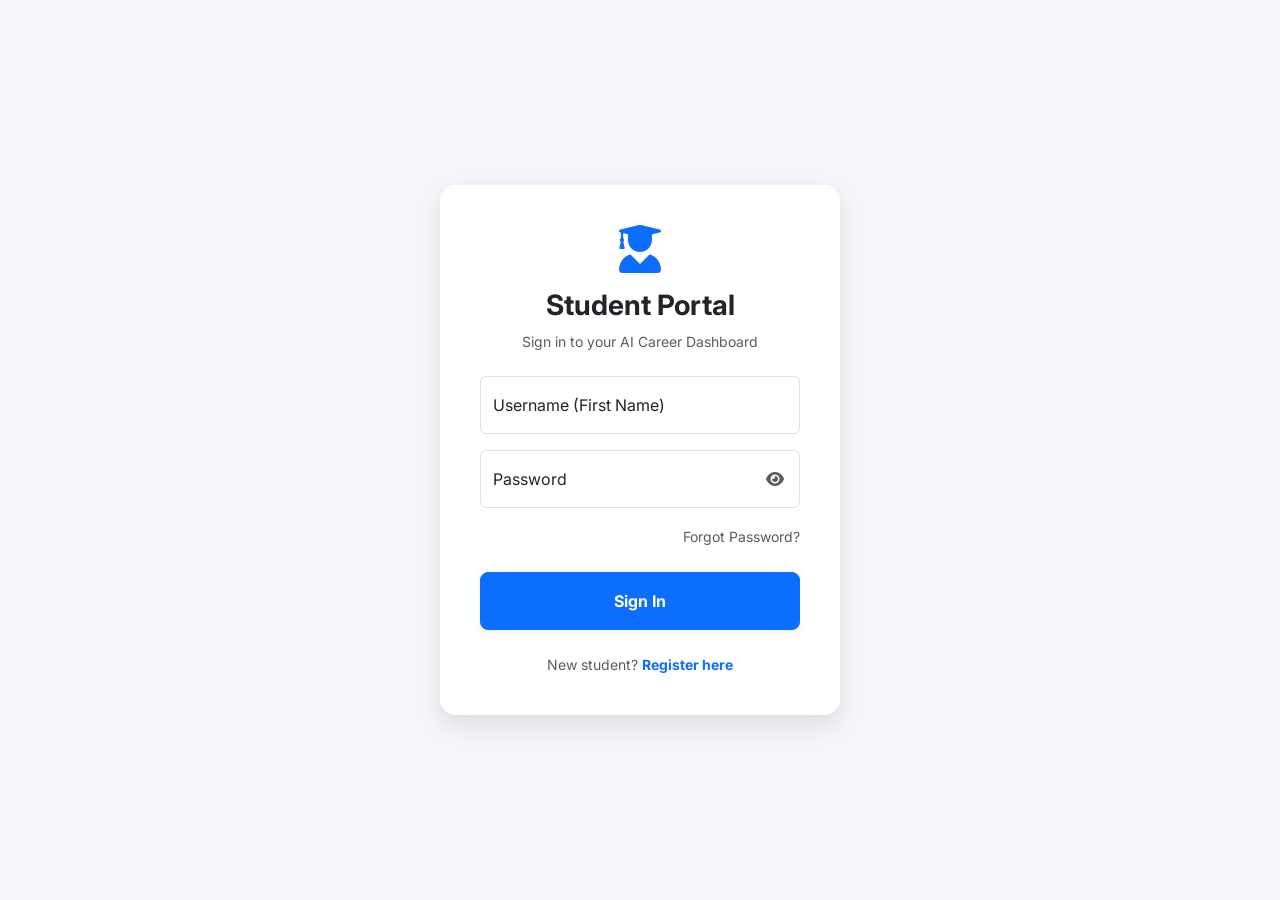
==== login.html @ 1e60d31b "Initial frontend setup" ====
<!DOCTYPE html>
<html lang="en">
<head>
    <meta charset="UTF-8">
    <meta name="viewport" content="width=device-width, initial-scale=1.0">
    <title>Login | CareerPath AI</title>
    <link href="https://cdn.jsdelivr.net/npm/bootstrap@5.3.0/dist/css/bootstrap.min.css" rel="stylesheet">
    <link href="https://cdnjs.cloudflare.com/ajax/libs/font-awesome/6.0.0/css/all.min.css" rel="stylesheet">
    <link href="https://fonts.googleapis.com/css2?family=Inter:wght@300;400;600;700&display=swap" rel="stylesheet">
    
    <style>
        body { font-family: 'Inter', sans-serif; background: #f4f6f9; display: flex; align-items: center; justify-content: center; height: 100vh; margin: 0; }
        .auth-card { background: white; border-radius: 1rem; box-shadow: 0 10px 25px rgba(0,0,0,0.1); width: 100%; max-width: 400px; padding: 2.5rem; }
    </style><link rel="manifest" href="manifest.json">
<meta name="theme-color" content="#1e293b">
<link rel="apple-touch-icon" href="icon-192.png">

</head>
<body>

    <div class="auth-card text-center">
        <div class="mb-4">
            <div class="text-primary mb-3"><i class="fas fa-user-graduate fa-3x"></i></div>
            <h3 class="fw-bold text-dark" id="authTitle">Student Portal</h3>
            <p class="text-muted small">Sign in to your AI Career Dashboard</p>
        </div>

        <form id="authForm" onsubmit="handleAuth(event)">
            <div class="form-floating mb-3 text-start">
                <input type="text" id="loginUsername" class="form-control" placeholder="Username" required>
                <label>Username (First Name)</label>
            </div>

            <div class="form-floating mb-3 text-start" id="emailDiv" style="display: none;">
                <input type="email" id="loginEmail" class="form-control" placeholder="name@example.com">
                <label>Email Address</label>
            </div>

            <div class="form-floating mb-3 text-start position-relative">
                <input type="password" id="loginPassword" class="form-control pe-5" placeholder="Password" required>
                <label>Password</label>
                <i class="fas fa-eye position-absolute top-50 end-0 translate-middle-y me-3 text-muted" id="eyeIcon1" style="cursor: pointer; z-index: 10;" onclick="togglePassword('loginPassword', 'eyeIcon1')"></i>
            </div>

            <div class="form-floating mb-3 text-start position-relative" id="confirmPasswordDiv" style="display: none;">
                <input type="password" id="loginConfirmPassword" class="form-control pe-5" placeholder="Confirm Password">
                <label>Confirm Password</label>
                <i class="fas fa-eye position-absolute top-50 end-0 translate-middle-y me-3 text-muted" id="eyeIcon2" style="cursor: pointer; z-index: 10;" onclick="togglePassword('loginConfirmPassword', 'eyeIcon2')"></i>
            </div>

            <div class="text-end mb-2" id="forgotPasswordDiv">
                <a href="#" class="text-muted small text-decoration-none" data-bs-toggle="modal" data-bs-target="#forgotPasswordModal">Forgot Password?</a>
            </div>

            <p id="loginMessage" class="text-danger small fw-bold mt-2"></p>

            <button type="submit" id="authBtn" class="btn btn-primary w-100 fw-bold py-3 mt-2 rounded-3 shadow-sm">
                Sign In
            </button>
        </form>

        <p class="mt-4 text-muted small text-center mb-0">
            <span id="authToggleText">New student?</span>
            <a href="#" class="text-primary fw-bold text-decoration-none" id="authToggleLink" onclick="toggleAuthMode(event)">Register here</a>
        </p>
    </div>

    <div class="modal fade" id="forgotPasswordModal" tabindex="-1">
        <div class="modal-dialog modal-dialog-centered">
            <div class="modal-content">
                <div class="modal-header border-0 pb-0">
                    <h5 class="modal-title fw-bold">Reset Password</h5>
                    <button type="button" class="btn-close" data-bs-dismiss="modal"></button>
                </div>
                <div class="modal-body">
                    <p class="text-muted small">Enter your registered email and we'll send you a temporary password.</p>
                    <input type="email" id="resetEmail" class="form-control mb-3" placeholder="name@example.com">
                    <button type="button" class="btn btn-primary w-100" id="resetBtn" onclick="handleReset()">Send Temporary Password</button>
                </div>
            </div>
        </div>
    </div>

    <script src="https://cdn.jsdelivr.net/npm/bootstrap@5.3.0/dist/js/bootstrap.bundle.min.js"></script>
    <script>
        const API_URL = "https://career-backend-504u.onrender.com"; 
        let isLoginMode = true;

        window.onload = () => {
            if (localStorage.getItem('user_name')) window.location.href = "index.html";
        };

        function toggleAuthMode(event) {
            if (event) event.preventDefault();
            isLoginMode = !isLoginMode;
            
            document.getElementById('authTitle').innerText = isLoginMode ? "Student Portal" : "Create Account";
            
            // Toggle Fields
            document.getElementById('confirmPasswordDiv').style.display = isLoginMode ? "none" : "block";
            document.getElementById('emailDiv').style.display = isLoginMode ? "none" : "block";
            document.getElementById('forgotPasswordDiv').style.display = isLoginMode ? "block" : "none";
            
            // Update Requirements
            document.getElementById('loginConfirmPassword').required = !isLoginMode;
            document.getElementById('loginEmail').required = !isLoginMode;
            
            // Update Text
            document.getElementById('authBtn').innerText = isLoginMode ? "Sign In" : "Register";
            document.getElementById('authToggleText').innerText = isLoginMode ? "New student?" : "Already have an account?";
            document.getElementById('authToggleLink').innerText = isLoginMode ? "Login here" : "Register here";
            document.getElementById('loginMessage').innerText = "";
        }

        function togglePassword(inputId, iconId) {
            const input = document.getElementById(inputId);
            const icon = document.getElementById(iconId);
            if (input.type === "password") {
                input.type = "text";
                icon.className = "fas fa-eye-slash position-absolute top-50 end-0 translate-middle-y me-3 text-primary";
            } else {
                input.type = "password";
                icon.className = "fas fa-eye position-absolute top-50 end-0 translate-middle-y me-3 text-muted";
            }
        }

        async function handleAuth(event) {
            event.preventDefault();
            const user = document.getElementById('loginUsername').value.trim();
            const pass = document.getElementById('loginPassword').value.trim();
            const confirmPass = document.getElementById('loginConfirmPassword').value.trim();
            const email = document.getElementById('loginEmail').value.trim();
            const msg = document.getElementById('loginMessage');
            const btn = document.getElementById('authBtn');

            if (!isLoginMode && pass !== confirmPass) { msg.innerText = "Passwords do not match!"; return; }

            const originalBtnText = isLoginMode ? "Sign In" : "Register";
            btn.disabled = true;
            btn.innerHTML = '<span class="spinner-border spinner-border-sm"></span> Processing...';
            msg.className = "text-primary small fw-bold mt-2";
            msg.innerText = "Connecting to server...";

            const endpoint = isLoginMode ? "/login" : "/register";
            const payload = isLoginMode ? { username: user, password: pass } : { username: user, password: pass, email: email };

            const controller = new AbortController();
            const timeoutId = setTimeout(() => controller.abort(), 5000);

            try {
                const response = await fetch(`${API_URL}${endpoint}`, {
                    method: 'POST',
                    headers: { 'Content-Type': 'application/json' },
                    body: JSON.stringify(payload),
                    signal: controller.signal
                });
                
                clearTimeout(timeoutId);
                const data = await response.json();

                if (response.ok) {
                    msg.className = "text-success small fw-bold mt-2";
                    msg.innerText = "Success! Redirecting...";
                    localStorage.setItem('user_name', user); 
                    setTimeout(() => { window.location.href = "index.html"; }, 500);
                } else {
                    msg.className = "text-danger small fw-bold mt-2";
                    msg.innerText = data.message || "Authentication failed.";
                }
            } catch (error) {
                msg.className = "text-danger small fw-bold mt-2";
                if (error.name === 'AbortError') {
                    msg.innerText = "Server took too long (5s). Is your Python terminal paused?";
                } else {
                    msg.innerText = "Cannot reach Python server. Is app.py running?";
                }
            } finally {
                btn.disabled = false;
                if(msg.innerText !== "Success! Redirecting...") btn.innerText = originalBtnText;
            }
        }

        async function handleReset() {
            const emailInput = document.getElementById('resetEmail');
            const btn = document.getElementById('resetBtn');
            const email = emailInput.value.trim();
            if (!email) { alert("Please enter an email address"); return; }

            btn.disabled = true;
            btn.innerText = "Sending...";

            try {
                const res = await fetch(`${API_URL}/forgot-password`, {
                    method: 'POST',
                    headers: {'Content-Type': 'application/json'},
                    body: JSON.stringify({ email: email })
                });
                const data = await res.json();
                alert(data.message);
                if (res.ok) bootstrap.Modal.getInstance(document.getElementById('forgotPasswordModal')).hide();
            } catch (err) {
                alert("Could not connect to the server.");
            } finally {
                btn.disabled = false;
                btn.innerText = "Send Temporary Password";
                emailInput.value = "";
            }
        }    // --- PWA SERVICE WORKER REGISTRATION ---
if ('serviceWorker' in navigator) {
    window.addEventListener('load', () => {
        navigator.serviceWorker.register('sw.js')
            .then(registration => {
                console.log('✅ Service Worker registered successfully with scope:', registration.scope);
            })
            .catch(error => {
                console.error('❌ Service Worker registration failed:', error);
            });
    });
}
    </script>

</body>
</html>
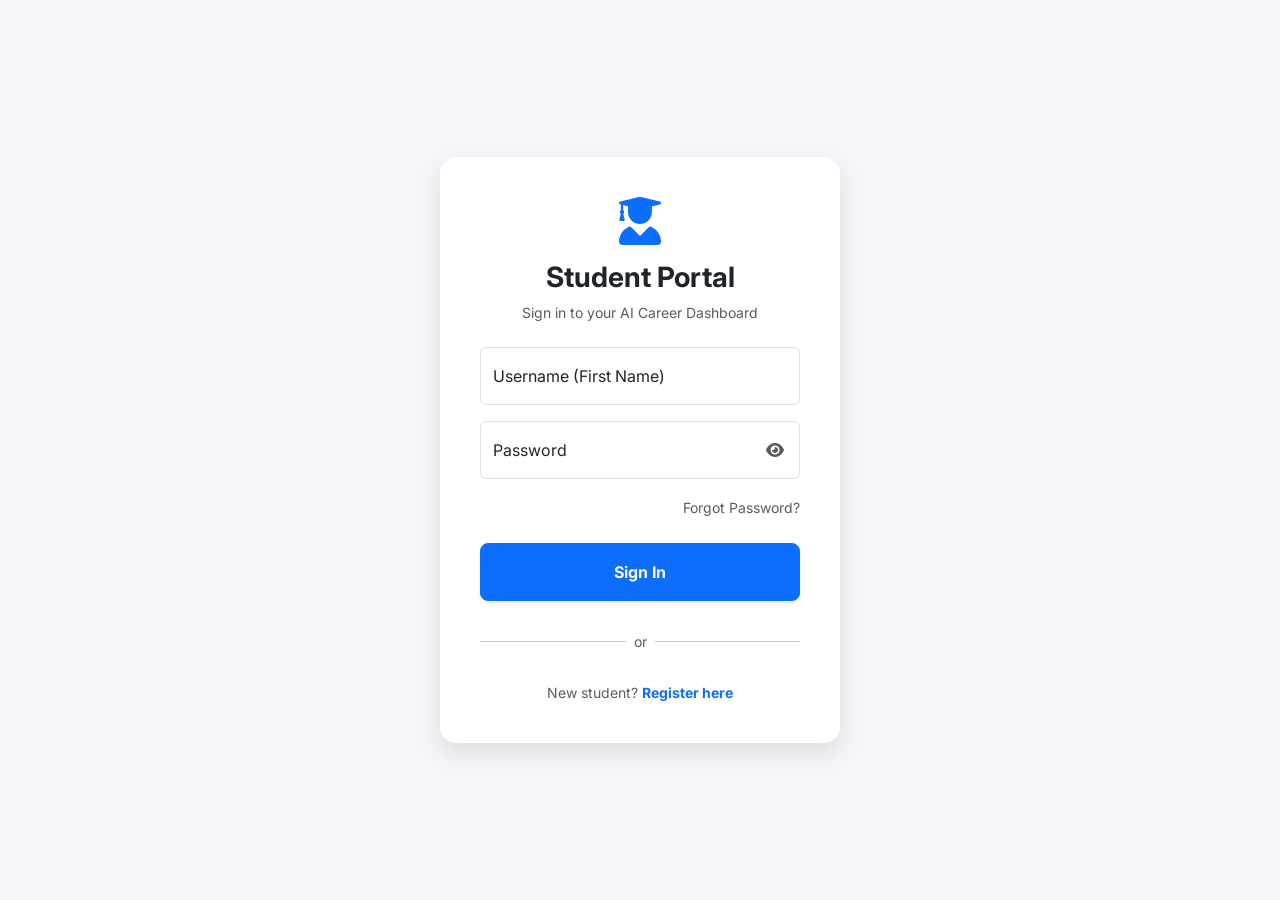
==== commit 99ea33dc: "UI Fixes: Added mobile hamburger menu, hid dashboard by default, and fixed infinite login spinner" ====
--- a/login.html
+++ b/login.html
@@ -11,18 +11,19 @@
     <style>
         body { font-family: 'Inter', sans-serif; background: #f4f6f9; display: flex; align-items: center; justify-content: center; height: 100vh; margin: 0; }
         .auth-card { background: white; border-radius: 1rem; box-shadow: 0 10px 25px rgba(0,0,0,0.1); width: 100%; max-width: 400px; padding: 2.5rem; }
-    </style><link rel="manifest" href="manifest.json">
-<meta name="theme-color" content="#1e293b">
-<link rel="apple-touch-icon" href="icon-192.png">
-
+    </style>
+    <link rel="manifest" href="manifest.json">
+    <meta name="theme-color" content="#1e293b">
+    <link rel="apple-touch-icon" href="icon-192.png">
+    <script src="https://accounts.google.com/gsi/client" async defer></script>
 </head>
 <body>
 
     <div class="auth-card text-center">
-        <div class="mb-4">
+        <div id="authHeader" class="mb-4">
             <div class="text-primary mb-3"><i class="fas fa-user-graduate fa-3x"></i></div>
             <h3 class="fw-bold text-dark" id="authTitle">Student Portal</h3>
-            <p class="text-muted small">Sign in to your AI Career Dashboard</p>
+            <p class="text-muted small" id="authSubtitle">Sign in to your AI Career Dashboard</p>
         </div>
 
         <form id="authForm" onsubmit="handleAuth(event)">
@@ -58,11 +59,56 @@
                 Sign In
             </button>
         </form>
-
-        <p class="mt-4 text-muted small text-center mb-0">
+</form>
+
+        <div class="text-center mt-3 mb-2">
+            <div id="g_id_onload"
+                 data-client_id= "108086559679-et4vvki3fehs0beefbv8bn9psonh5ubp.apps.googleusercontent.com"
+                 data-context="signin"
+                 data-ux_mode="popup"
+                 data-callback="handleCredentialResponse"
+                 data-auto_prompt="false">
+            </div>
+            <div class="g_id_signin d-flex justify-content-center"
+                 data-type="standard"
+                 data-shape="rectangular"
+                 data-theme="outline"
+                 data-text="signin_with"
+                 data-size="large"
+                 data-logo_alignment="left">
+            </div>
+        </div>
+
+        <div class="d-flex align-items-center mb-3">
+            <hr class="flex-grow-1">
+            <span class="mx-2 text-muted small">or</span>
+            <hr class="flex-grow-1">
+        </div>
+        <p id="authToggleContainer" class="mt-4 text-muted small text-center mb-0">
+
+        <p id="authToggleContainer" class="mt-4 text-muted small text-center mb-0">
             <span id="authToggleText">New student?</span>
             <a href="#" class="text-primary fw-bold text-decoration-none" id="authToggleLink" onclick="toggleAuthMode(event)">Register here</a>
         </p>
+
+        <div id="verification-section" style="display: none; text-align: center;">
+            <div class="text-success mb-3"><i class="fas fa-envelope-open-text fa-3x"></i></div>
+            <h4 class="fw-bold">Verify Your Account</h4>
+            <p class="text-muted small mb-4">We just sent a 6-digit code to your email. Enter it below to activate your account.</p>
+            
+            <input type="text" id="verify-code" class="form-control mb-3" placeholder="------" maxlength="6" style="font-size: 24px; letter-spacing: 8px; text-align: center; font-weight: bold;">
+            
+            <button id="verifyBtn" onclick="verifyAccount()" class="btn btn-success w-100 fw-bold py-3 rounded-3 shadow-sm">
+                Verify Account
+            </button>
+            
+            <p id="verify-message" class="text-danger small fw-bold mt-3"></p>
+            
+            <p class="mt-3 text-muted small">
+                Didn't receive the code? <br>
+                <a href="#" onclick="resendCode(event)" id="resend-link" class="text-primary fw-bold text-decoration-none mt-1 d-inline-block">Resend Code</a>
+            </p>
+        </div>
     </div>
 
     <div class="modal fade" id="forgotPasswordModal" tabindex="-1">
@@ -83,32 +129,63 @@
 
     <script src="https://cdn.jsdelivr.net/npm/bootstrap@5.3.0/dist/js/bootstrap.bundle.min.js"></script>
     <script>
-        const API_URL = "https://career-backend-504u.onrender.com"; 
+        const API_URL = "https://career-backend-2-xsdj.onrender.com"; 
         let isLoginMode = true;
-
-        window.onload = () => {
-            if (localStorage.getItem('user_name')) window.location.href = "index.html";
-        };
-
+        let pendingVerificationEmail = ""; 
+
+        // ==========================================
+        // ✨ MAGIC LINK / AUTO-VERIFY LOGIC ✨
+        // ==========================================
+        window.addEventListener('DOMContentLoaded', () => {
+            const urlParams = new URLSearchParams(window.location.search);
+            const magicCode = urlParams.get('code');
+            const urlEmail = urlParams.get('email'); // Grabs email from URL if present
+
+            // 1. CHECK FOR MAGIC LINK FIRST
+            if (magicCode && urlEmail) {
+                console.log("Magic Link detected for:", urlEmail);
+                
+                // Restore email to memory
+                pendingVerificationEmail = urlEmail;
+                localStorage.setItem('pendingVerificationEmail', urlEmail);
+
+                // Hide Auth Forms, Show Verification
+                document.getElementById('authHeader').style.display = 'none';
+                document.getElementById('authForm').style.display = 'none';
+                document.getElementById('authToggleContainer').style.display = 'none';
+                document.getElementById('verification-section').style.display = 'block';
+
+                // Auto-fill Code
+                document.getElementById('verify-code').value = magicCode;
+                
+                // Trigger backend verify immediately
+                verifyAccount();
+
+                // Clean URL
+                window.history.replaceState({}, document.title, window.location.pathname);
+            } 
+            // 2. ONLY REDIRECT IF THERE IS NO MAGIC LINK
+            else if (localStorage.getItem('user_name')) {
+                window.location.href = "index.html";
+            }
+        });
         function toggleAuthMode(event) {
             if (event) event.preventDefault();
             isLoginMode = !isLoginMode;
             
             document.getElementById('authTitle').innerText = isLoginMode ? "Student Portal" : "Create Account";
-            
-            // Toggle Fields
+            document.getElementById('authSubtitle').innerText = isLoginMode ? "Sign in to your AI Career Dashboard" : "Join the AI Career platform";
+            
             document.getElementById('confirmPasswordDiv').style.display = isLoginMode ? "none" : "block";
             document.getElementById('emailDiv').style.display = isLoginMode ? "none" : "block";
             document.getElementById('forgotPasswordDiv').style.display = isLoginMode ? "block" : "none";
             
-            // Update Requirements
             document.getElementById('loginConfirmPassword').required = !isLoginMode;
             document.getElementById('loginEmail').required = !isLoginMode;
             
-            // Update Text
             document.getElementById('authBtn').innerText = isLoginMode ? "Sign In" : "Register";
             document.getElementById('authToggleText').innerText = isLoginMode ? "New student?" : "Already have an account?";
-            document.getElementById('authToggleLink').innerText = isLoginMode ? "Login here" : "Register here";
+            document.getElementById('authToggleLink').innerText = isLoginMode ? "Register here" : "Sign In here";
             document.getElementById('loginMessage').innerText = "";
         }
 
@@ -142,10 +219,9 @@
             msg.innerText = "Connecting to server...";
 
             const endpoint = isLoginMode ? "/login" : "/register";
-            const payload = isLoginMode ? { username: user, password: pass } : { username: user, password: pass, email: email };
-
+            const payload = isLoginMode ? { email: user, password: pass } : { name: user, password: pass, email: email };
             const controller = new AbortController();
-            const timeoutId = setTimeout(() => controller.abort(), 5000);
+            const timeoutId = setTimeout(() => controller.abort(), 8000); 
 
             try {
                 const response = await fetch(`${API_URL}${endpoint}`, {
@@ -159,10 +235,22 @@
                 const data = await response.json();
 
                 if (response.ok) {
-                    msg.className = "text-success small fw-bold mt-2";
-                    msg.innerText = "Success! Redirecting...";
-                    localStorage.setItem('user_name', user); 
-                    setTimeout(() => { window.location.href = "index.html"; }, 500);
+                    if (isLoginMode) {
+                        // LOGIN SUCCESS
+                        msg.className = "text-success small fw-bold mt-2";
+                        msg.innerText = "Success! Redirecting...";
+                        localStorage.setItem('user_name', data.user.name); // Using verified name from backend
+                        setTimeout(() => { window.location.href = "index.html"; }, 500);
+                    } else {
+                        // REGISTRATION SUCCESS -> SHOW VERIFICATION
+                        pendingVerificationEmail = email; 
+                        localStorage.setItem('pendingVerificationEmail', email); // Save in memory for new tabs
+                        
+                        document.getElementById('authHeader').style.display = 'none';
+                        document.getElementById('authForm').style.display = 'none';
+                        document.getElementById('authToggleContainer').style.display = 'none';
+                        document.getElementById('verification-section').style.display = 'block';
+                    }
                 } else {
                     msg.className = "text-danger small fw-bold mt-2";
                     msg.innerText = data.message || "Authentication failed.";
@@ -170,13 +258,103 @@
             } catch (error) {
                 msg.className = "text-danger small fw-bold mt-2";
                 if (error.name === 'AbortError') {
-                    msg.innerText = "Server took too long (5s). Is your Python terminal paused?";
+                    msg.innerText = "Server took too long. Is your Python terminal running?";
                 } else {
                     msg.innerText = "Cannot reach Python server. Is app.py running?";
                 }
             } finally {
                 btn.disabled = false;
                 if(msg.innerText !== "Success! Redirecting...") btn.innerText = originalBtnText;
+            }
+        }
+
+        async function verifyAccount() {
+            const code = document.getElementById('verify-code').value.trim();
+            const messageEl = document.getElementById('verify-message');
+
+            // Fallback just in case they lose the email variable
+            if (!pendingVerificationEmail) {
+                pendingVerificationEmail = localStorage.getItem('pendingVerificationEmail');
+            }
+
+            if (!pendingVerificationEmail) {
+                messageEl.className = "text-danger small fw-bold mt-3";
+                messageEl.textContent = "Error: Email session lost. Please sign in to request a new code.";
+                return;
+            }
+
+            if (code.length !== 6) {
+                messageEl.className = "text-danger small fw-bold mt-3";
+                messageEl.textContent = "Please enter the full 6-digit code.";
+                return;
+            }
+
+            try {
+                const response = await fetch(`${API_URL}/verify`, { 
+                    method: "POST",
+                    headers: { "Content-Type": "application/json" },
+                    body: JSON.stringify({ email: pendingVerificationEmail, code: code })
+                });
+
+                const data = await response.json();
+
+                if (response.ok) {
+                    messageEl.className = "text-success small fw-bold mt-3";
+                    messageEl.textContent = "Account verified! Logging you in...";
+                    
+                    // --- AUTO-LOGIN TRIGGER ---
+                    localStorage.setItem('user_name', data.user.name); 
+                    localStorage.removeItem('pendingVerificationEmail'); // Clean up memory
+
+                    setTimeout(() => {
+                        window.location.href = "index.html"; 
+                    }, 1500);
+                } else {
+                    messageEl.className = "text-danger small fw-bold mt-3";
+                    messageEl.textContent = data.message || "Invalid code. Try again.";
+                }
+            } catch (error) {
+                messageEl.className = "text-danger small fw-bold mt-3";
+                messageEl.textContent = "Server error. Please try again.";
+            }
+        }
+
+        async function resendCode(event) {
+            event.preventDefault();
+            const messageEl = document.getElementById('verify-message');
+            const resendLink = document.getElementById('resend-link');
+            
+            if (!pendingVerificationEmail) pendingVerificationEmail = localStorage.getItem('pendingVerificationEmail');
+
+            resendLink.style.pointerEvents = "none";
+            resendLink.style.color = "grey";
+            resendLink.textContent = "Sending...";
+
+            try {
+                const response = await fetch(`${API_URL}/resend-code`, {
+                    method: "POST",
+                    headers: { "Content-Type": "application/json" },
+                    body: JSON.stringify({ email: pendingVerificationEmail })
+                });
+
+                const data = await response.json();
+
+                if (response.ok) {
+                    messageEl.className = "text-success small fw-bold mt-3";
+                    messageEl.textContent = "A fresh code has been sent to your email!";
+                } else {
+                    messageEl.className = "text-danger small fw-bold mt-3";
+                    messageEl.textContent = data.message || "Failed to resend code.";
+                }
+            } catch (error) {
+                messageEl.className = "text-danger small fw-bold mt-3";
+                messageEl.textContent = "Server error. Please try again.";
+            } finally {
+                setTimeout(() => {
+                    resendLink.style.pointerEvents = "auto";
+                    resendLink.style.color = "#0d6efd";
+                    resendLink.textContent = "Resend Code";
+                }, 5000);
             }
         }
 
@@ -205,19 +383,59 @@
                 btn.innerText = "Send Temporary Password";
                 emailInput.value = "";
             }
-        }    // --- PWA SERVICE WORKER REGISTRATION ---
-if ('serviceWorker' in navigator) {
-    window.addEventListener('load', () => {
-        navigator.serviceWorker.register('sw.js')
-            .then(registration => {
-                console.log('✅ Service Worker registered successfully with scope:', registration.scope);
-            })
-            .catch(error => {
-                console.error('❌ Service Worker registration failed:', error);
+        }
+
+        // --- PWA SERVICE WORKER REGISTRATION ---
+        if ('serviceWorker' in navigator) {
+            window.addEventListener('load', () => {
+                navigator.serviceWorker.register('sw.js')
+                    .then(registration => console.log('✅ Service Worker registered'))
+                    .catch(error => console.error('❌ Service Worker registration failed:', error));
             });
-    });
-}
+        }// ==========================================
+        // ✨ GOOGLE SIGN-IN LOGIC ✨
+        // ==========================================
+        async function handleCredentialResponse(response) {
+            const googleToken = response.credential;
+            const btn = document.querySelector('.g_id_signin'); 
+            const messageBox = document.getElementById('loginMessage');
+            
+            // Tell the user to wait in case Render is asleep
+            if (messageBox) {
+                messageBox.innerText = "Connecting to server... (May take 50s if waking up)";
+            }
+
+            try {
+                const res = await fetch(`${API_URL}/google-login`, {
+                    method: 'POST',
+                    headers: { 'Content-Type': 'application/json' },
+                    body: JSON.stringify({ token: googleToken })
+                });
+
+                const data = await res.json();
+                
+                if (res.ok) {
+                    // Save user data
+                    localStorage.setItem('user_name', data.name);
+                    localStorage.setItem('user_email', data.email);
+                    window.location.href = "index.html"; 
+                } else {
+                    if (messageBox) {
+                        messageBox.innerText = "Google login failed: " + data.message;
+                    }
+                }
+            } catch (err) {
+                console.error("Error connecting to server:", err);
+                if (messageBox) {
+                    messageBox.innerText = "Login error: Could not connect to the server. (It might be waking up!)";
+                }
+            } finally {
+                // ALWAYS run this, no matter if it succeeded or failed!
+                // If you add a custom loading spinner later, you can turn it off here.
+                console.log("Login attempt finished.");
+            }
+        }
+        
     </script>
-
 </body>
 </html>
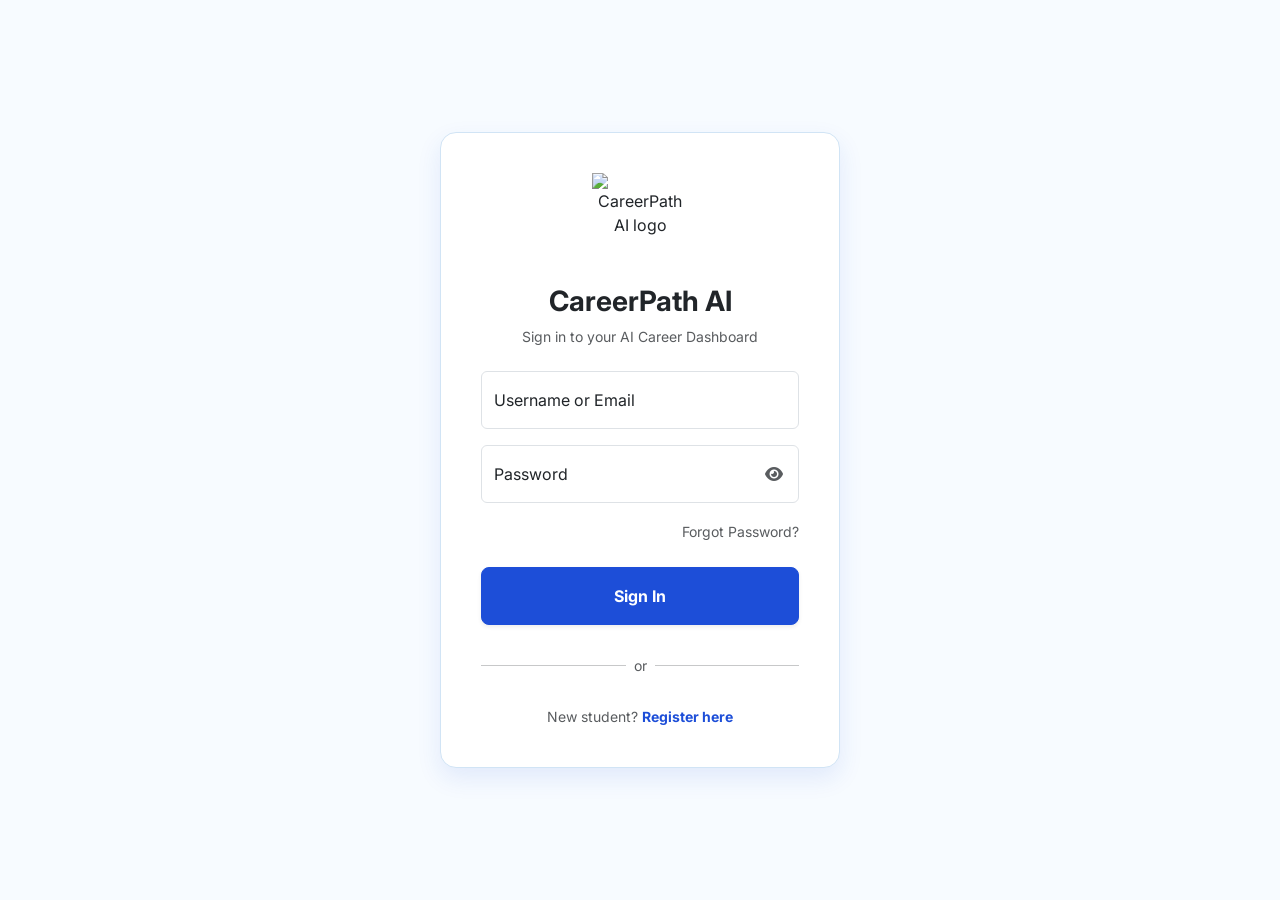
==== commit 51c0c17e: "Point frontend API calls to current backend Route login, dashboard, reports, and email delivery thro" ====
--- a/login.html
+++ b/login.html
@@ -9,27 +9,35 @@
     <link href="https://fonts.googleapis.com/css2?family=Inter:wght@300;400;600;700&display=swap" rel="stylesheet">
     
     <style>
-        body { font-family: 'Inter', sans-serif; background: #f4f6f9; display: flex; align-items: center; justify-content: center; height: 100vh; margin: 0; }
-        .auth-card { background: white; border-radius: 1rem; box-shadow: 0 10px 25px rgba(0,0,0,0.1); width: 100%; max-width: 400px; padding: 2.5rem; }
+        :root { --bs-primary: #1d4ed8; --bs-primary-rgb: 29, 78, 216; --career-green: #059669; }
+        body { font-family: 'Inter', sans-serif; background: #f7fbff; display: flex; align-items: center; justify-content: center; height: 100vh; margin: 0; }
+        .auth-card { background: white; border: 1px solid #d1e4f5; border-radius: 1rem; box-shadow: 0 10px 25px rgba(29,78,216,0.1); width: 100%; max-width: 400px; padding: 2.5rem; }
+        .btn-primary { --bs-btn-bg: #1d4ed8; --bs-btn-border-color: #1d4ed8; --bs-btn-hover-bg: #047857; --bs-btn-hover-border-color: #047857; }
     </style>
-    <link rel="manifest" href="manifest.json">
-    <meta name="theme-color" content="#1e293b">
-    <link rel="apple-touch-icon" href="icon-192.png">
+    <link rel="manifest" href="manifest.json?v=20261107-7">
+    <meta name="theme-color" content="#1d4ed8">
+    <link rel="icon" type="image/png" sizes="192x192" href="icons/careerpath-logo.png?v=20261107-7">
+    <link rel="apple-touch-icon" href="icons/careerpath-logo.png?v=20261107-7">
     <script src="https://accounts.google.com/gsi/client" async defer></script>
 </head>
 <body>
 
     <div class="auth-card text-center">
         <div id="authHeader" class="mb-4">
-            <div class="text-primary mb-3"><i class="fas fa-user-graduate fa-3x"></i></div>
-            <h3 class="fw-bold text-dark" id="authTitle">Student Portal</h3>
+            <img src="icons/careerpath-logo.png?v=20261107-7" width="96" height="96" alt="CareerPath AI logo" class="d-block mx-auto mb-3">
+            <h3 class="fw-bold text-dark" id="authTitle">CareerPath AI</h3>
             <p class="text-muted small" id="authSubtitle">Sign in to your AI Career Dashboard</p>
         </div>
 
+        <div id="activeSessionNotice" class="alert alert-info small text-start" role="status" style="display: none;">
+            <p id="activeSessionMessage" class="mb-2"></p>
+            <button type="button" class="btn btn-sm btn-outline-primary" onclick="switchAccount()">Sign in with another account</button>
+        </div>
+
         <form id="authForm" onsubmit="handleAuth(event)">
             <div class="form-floating mb-3 text-start">
-                <input type="text" id="loginUsername" class="form-control" placeholder="Username" required>
-                <label>Username (First Name)</label>
+                <input type="text" id="loginUsername" class="form-control" placeholder="Username or email" required>
+                <label id="usernameLabel">Username or Email</label>
             </div>
 
             <div class="form-floating mb-3 text-start" id="emailDiv" style="display: none;">
@@ -59,7 +67,6 @@
                 Sign In
             </button>
         </form>
-</form>
 
         <div class="text-center mt-3 mb-2">
             <div id="g_id_onload"
@@ -84,8 +91,6 @@
             <span class="mx-2 text-muted small">or</span>
             <hr class="flex-grow-1">
         </div>
-        <p id="authToggleContainer" class="mt-4 text-muted small text-center mb-0">
-
         <p id="authToggleContainer" class="mt-4 text-muted small text-center mb-0">
             <span id="authToggleText">New student?</span>
             <a href="#" class="text-primary fw-bold text-decoration-none" id="authToggleLink" onclick="toggleAuthMode(event)">Register here</a>
@@ -129,9 +134,61 @@
 
     <script src="https://cdn.jsdelivr.net/npm/bootstrap@5.3.0/dist/js/bootstrap.bundle.min.js"></script>
     <script>
-        const API_URL = "https://career-backend-2-xsdj.onrender.com"; 
+        const API_URL = "https://career-backend-zz4g.onrender.com";
+
+        function getAccessToken() {
+            let token = localStorage.getItem('career_access_token');
+            if (!token) {
+                token = sessionStorage.getItem('career_access_token');
+                if (token) localStorage.setItem('career_access_token', token);
+            }
+            sessionStorage.removeItem('career_access_token');
+
+            const email = localStorage.getItem('career_user_email') || sessionStorage.getItem('career_user_email');
+            if (email) localStorage.setItem('career_user_email', email);
+            sessionStorage.removeItem('career_user_email');
+            return token;
+        }
+
+        function clearAccessToken() {
+            localStorage.removeItem('career_access_token');
+            localStorage.removeItem('career_user_email');
+            sessionStorage.removeItem('career_access_token');
+            sessionStorage.removeItem('career_user_email');
+        }
+
+        function showLoadingSpinner(messageElement) {
+            if (!messageElement) return;
+            messageElement.className = "text-primary small fw-bold mt-2 text-center";
+            messageElement.setAttribute('role', 'status');
+            messageElement.setAttribute('aria-live', 'polite');
+            messageElement.innerHTML = '<span class="spinner-border spinner-border-sm" aria-hidden="true"></span>';
+        }
+
         let isLoginMode = true;
-        let pendingVerificationEmail = ""; 
+        let pendingVerificationEmail = "";
+
+        function storeAccessToken(data) {
+            if (typeof data.access_token === "string" && data.access_token.trim()) {
+                localStorage.setItem('career_access_token', data.access_token);
+                localStorage.setItem('career_user_email', data.user?.email || data.email || "");
+                sessionStorage.removeItem('career_access_token');
+                sessionStorage.removeItem('career_user_email');
+                return true;
+            }
+            clearAccessToken();
+            return false;
+        }
+
+        function switchAccount() {
+            clearAccessToken();
+            localStorage.removeItem('user_name');
+            localStorage.removeItem('user_email');
+            document.getElementById('activeSessionNotice').style.display = 'none';
+            const message = document.getElementById('loginMessage');
+            message.className = "text-success small fw-bold mt-2";
+            message.innerText = "Signed out. Sign in with another account.";
+        }
 
         // ==========================================
         // ✨ MAGIC LINK / AUTO-VERIFY LOGIC ✨
@@ -164,16 +221,26 @@
                 // Clean URL
                 window.history.replaceState({}, document.title, window.location.pathname);
             } 
-            // 2. ONLY REDIRECT IF THERE IS NO MAGIC LINK
-            else if (localStorage.getItem('user_name')) {
-                window.location.href = "index.html";
+            // Keep the sign-in form available so another person can switch accounts on this device.
+            else if (getAccessToken()) {
+                const activeEmail = localStorage.getItem('user_email')
+                    || localStorage.getItem('career_user_email')
+                    || localStorage.getItem('user_name')
+                    || "another account";
+                document.getElementById('activeSessionMessage').textContent =
+                    `This device is signed in as ${activeEmail}. Signing in below will switch the active account.`;
+                document.getElementById('activeSessionNotice').style.display = 'block';
+            } else {
+                clearAccessToken();
+                localStorage.removeItem('user_name');
+                localStorage.removeItem('user_email');
             }
         });
         function toggleAuthMode(event) {
             if (event) event.preventDefault();
             isLoginMode = !isLoginMode;
             
-            document.getElementById('authTitle').innerText = isLoginMode ? "Student Portal" : "Create Account";
+            document.getElementById('authTitle').innerText = isLoginMode ? "CareerPath AI" : "Create Account";
             document.getElementById('authSubtitle').innerText = isLoginMode ? "Sign in to your AI Career Dashboard" : "Join the AI Career platform";
             
             document.getElementById('confirmPasswordDiv').style.display = isLoginMode ? "none" : "block";
@@ -182,11 +249,22 @@
             
             document.getElementById('loginConfirmPassword').required = !isLoginMode;
             document.getElementById('loginEmail').required = !isLoginMode;
+            document.getElementById('usernameLabel').innerText = isLoginMode ? "Username or Email" : "Username (First Name)";
+            document.getElementById('loginUsername').placeholder = isLoginMode ? "Username or email" : "Username";
             
             document.getElementById('authBtn').innerText = isLoginMode ? "Sign In" : "Register";
             document.getElementById('authToggleText').innerText = isLoginMode ? "New student?" : "Already have an account?";
             document.getElementById('authToggleLink').innerText = isLoginMode ? "Register here" : "Sign In here";
             document.getElementById('loginMessage').innerText = "";
+        }
+
+        function switchExistingAccountToLogin(email, message) {
+            if (!isLoginMode) toggleAuthMode();
+            document.getElementById('loginUsername').value = email || "";
+            document.getElementById('loginPassword').focus();
+            const msg = document.getElementById('loginMessage');
+            msg.className = "text-warning small fw-bold mt-2";
+            msg.innerText = message;
         }
 
         function togglePassword(inputId, iconId) {
@@ -206,7 +284,7 @@
             const user = document.getElementById('loginUsername').value.trim();
             const pass = document.getElementById('loginPassword').value.trim();
             const confirmPass = document.getElementById('loginConfirmPassword').value.trim();
-            const email = document.getElementById('loginEmail').value.trim();
+            const email = document.getElementById('loginEmail').value.trim().toLowerCase();
             const msg = document.getElementById('loginMessage');
             const btn = document.getElementById('authBtn');
 
@@ -215,13 +293,12 @@
             const originalBtnText = isLoginMode ? "Sign In" : "Register";
             btn.disabled = true;
             btn.innerHTML = '<span class="spinner-border spinner-border-sm"></span> Processing...';
-            msg.className = "text-primary small fw-bold mt-2";
-            msg.innerText = "Connecting to server...";
+            showLoadingSpinner(msg);
 
             const endpoint = isLoginMode ? "/login" : "/register";
-            const payload = isLoginMode ? { email: user, password: pass } : { name: user, password: pass, email: email };
+            const payload = isLoginMode ? { username: user, password: pass } : { name: user, password: pass, email: email };
             const controller = new AbortController();
-            const timeoutId = setTimeout(() => controller.abort(), 8000); 
+            const timeoutId = setTimeout(() => controller.abort(), 60000);
 
             try {
                 const response = await fetch(`${API_URL}${endpoint}`, {
@@ -232,14 +309,25 @@
                 });
                 
                 clearTimeout(timeoutId);
-                const data = await response.json();
+                const data = await response.json().catch(() => ({
+                    message: response.status >= 500
+                        ? "The authentication server is temporarily unavailable. Please try again shortly."
+                        : "The server returned an unexpected response. Please try again."
+                }));
 
                 if (response.ok) {
                     if (isLoginMode) {
                         // LOGIN SUCCESS
+                        const hasAccessToken = storeAccessToken(data);
+                        if (!hasAccessToken) {
+                            msg.className = "text-danger small fw-bold mt-2";
+                            msg.innerText = "The server accepted the sign-in but did not issue a secure session token. Please try again.";
+                            return;
+                        }
                         msg.className = "text-success small fw-bold mt-2";
                         msg.innerText = "Success! Redirecting...";
                         localStorage.setItem('user_name', data.user.name); // Using verified name from backend
+                        localStorage.setItem('user_email', data.user.email);
                         setTimeout(() => { window.location.href = "index.html"; }, 500);
                     } else {
                         // REGISTRATION SUCCESS -> SHOW VERIFICATION
@@ -252,17 +340,22 @@
                         document.getElementById('verification-section').style.display = 'block';
                     }
                 } else {
-                    msg.className = "text-danger small fw-bold mt-2";
-                    msg.innerText = data.message || "Authentication failed.";
+                    if (!isLoginMode && (data.code === "account_exists" || data.login_required)) {
+                        switchExistingAccountToLogin(data.email || email, data.message || "This account already exists. Please sign in.");
+                    } else {
+                        msg.className = "text-danger small fw-bold mt-2";
+                        msg.innerText = data.message || "Authentication failed.";
+                    }
                 }
             } catch (error) {
                 msg.className = "text-danger small fw-bold mt-2";
                 if (error.name === 'AbortError') {
-                    msg.innerText = "Server took too long. Is your Python terminal running?";
+                    msg.innerText = "The server took too long to respond. Please try again.";
                 } else {
-                    msg.innerText = "Cannot reach Python server. Is app.py running?";
+                    msg.innerText = "Cannot reach the server. Check your connection and try again.";
                 }
             } finally {
+                clearTimeout(timeoutId);
                 btn.disabled = false;
                 if(msg.innerText !== "Success! Redirecting...") btn.innerText = originalBtnText;
             }
@@ -296,14 +389,24 @@
                     body: JSON.stringify({ email: pendingVerificationEmail, code: code })
                 });
 
-                const data = await response.json();
+                const data = await response.json().catch(() => ({
+                    message: response.status >= 500
+                        ? "The authentication server is temporarily unavailable. Please try again shortly."
+                        : "Invalid code. Try again."
+                }));
 
                 if (response.ok) {
+                    if (!storeAccessToken(data)) {
+                        messageEl.className = "text-danger small fw-bold mt-3";
+                        messageEl.textContent = "The account was verified, but the server did not issue a secure session token. Please sign in.";
+                        return;
+                    }
                     messageEl.className = "text-success small fw-bold mt-3";
                     messageEl.textContent = "Account verified! Logging you in...";
                     
                     // --- AUTO-LOGIN TRIGGER ---
                     localStorage.setItem('user_name', data.user.name); 
+                    localStorage.setItem('user_email', data.user.email);
                     localStorage.removeItem('pendingVerificationEmail'); // Clean up memory
 
                     setTimeout(() => {
@@ -402,7 +505,7 @@
             
             // Tell the user to wait in case Render is asleep
             if (messageBox) {
-                messageBox.innerText = "Connecting to server... (May take 50s if waking up)";
+                showLoadingSpinner(messageBox);
             }
 
             try {
@@ -415,7 +518,10 @@
                 const data = await res.json();
                 
                 if (res.ok) {
-                    // Save user data
+                    // Save user data and bearer session
+                    if (!storeAccessToken(data)) {
+                        throw new Error("The server did not issue a secure session token. Please try again.");
+                    }
                     localStorage.setItem('user_name', data.name);
                     localStorage.setItem('user_email', data.email);
                     window.location.href = "index.html"; 
@@ -427,7 +533,7 @@
             } catch (err) {
                 console.error("Error connecting to server:", err);
                 if (messageBox) {
-                    messageBox.innerText = "Login error: Could not connect to the server. (It might be waking up!)";
+                    messageBox.innerText = err.message || "Login error: Could not connect to the server. (It might be waking up!)";
                 }
             } finally {
                 // ALWAYS run this, no matter if it succeeded or failed!
